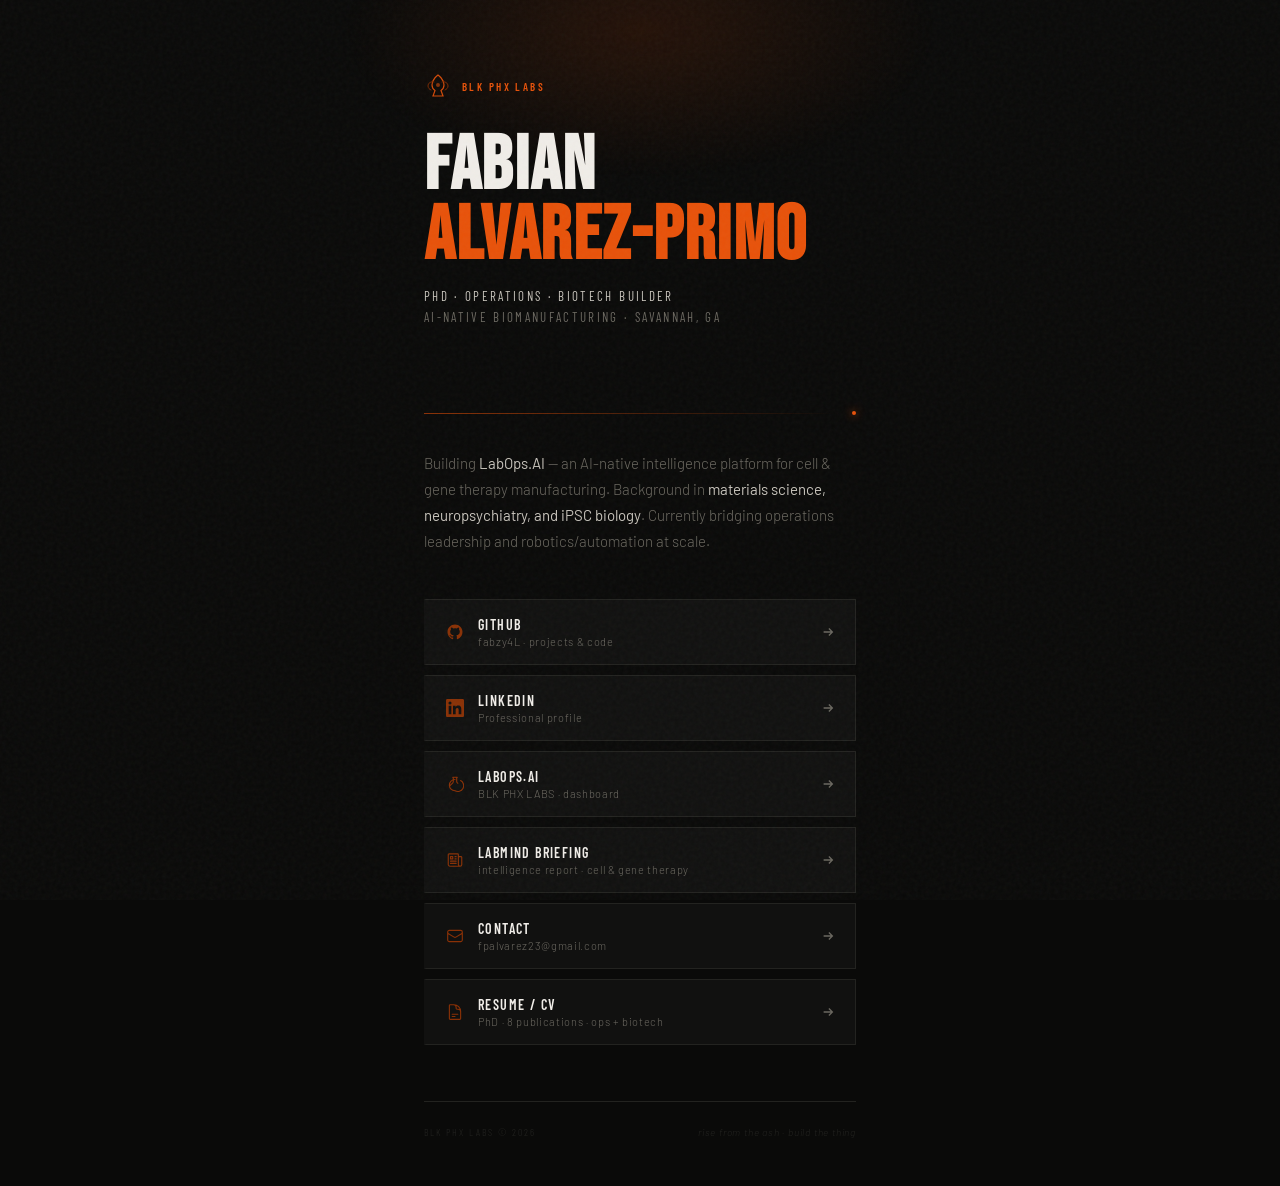
==== index.html @ 7b076b55 "add cv pdf and update resume link" ====
<!DOCTYPE html>
<html lang="en">
<head>
  <meta charset="UTF-8" />
  <meta name="viewport" content="width=device-width, initial-scale=1.0" />
  <title>Fabian Alvarez-Primo | BLK PHX LABS</title>
  <link rel="preconnect" href="https://fonts.googleapis.com" />
  <link rel="preconnect" href="https://fonts.gstatic.com" crossorigin />
  <link href="https://fonts.googleapis.com/css2?family=Bebas+Neue&family=Barlow:ital,wght@0,300;0,400;0,500;1,300&family=Barlow+Condensed:wght@400;600&display=swap" rel="stylesheet" />
  <style>
    *, *::before, *::after { box-sizing: border-box; margin: 0; padding: 0; }

    :root {
      --bg: #0a0a09;
      --surface: #111110;
      --border: #232320;
      --ember: #e8520a;
      --ember-dim: #8a3106;
      --ash: #c8c4bc;
      --smoke: #6b6860;
      --white: #f0ede8;
      --font-display: 'Bebas Neue', sans-serif;
      --font-condensed: 'Barlow Condensed', sans-serif;
      --font-body: 'Barlow', sans-serif;
    }

    html { scroll-behavior: smooth; }

    body {
      background: var(--bg);
      color: var(--ash);
      font-family: var(--font-body);
      font-weight: 300;
      min-height: 100vh;
      overflow-x: hidden;
      cursor: default;
    }

    /* Grain overlay */
    body::before {
      content: '';
      position: fixed;
      inset: 0;
      background-image: url("data:image/svg+xml,%3Csvg viewBox='0 0 256 256' xmlns='http://www.w3.org/2000/svg'%3E%3Cfilter id='noise'%3E%3CfeTurbulence type='fractalNoise' baseFrequency='0.9' numOctaves='4' stitchTiles='stitch'/%3E%3C/filter%3E%3Crect width='100%25' height='100%25' filter='url(%23noise)' opacity='1'/%3E%3C/svg%3E");
      opacity: 0.04;
      pointer-events: none;
      z-index: 1000;
    }

    /* Ember glow top */
    .glow-top {
      position: fixed;
      top: -120px;
      left: 50%;
      transform: translateX(-50%);
      width: 600px;
      height: 300px;
      background: radial-gradient(ellipse, rgba(232,82,10,0.12) 0%, transparent 70%);
      pointer-events: none;
      z-index: 0;
    }

    /* ── LAYOUT ── */
    .container {
      max-width: 480px;
      margin: 0 auto;
      padding: 0 24px;
      position: relative;
      z-index: 1;
    }

    /* ── HEADER ── */
    header {
      padding-top: 72px;
      padding-bottom: 48px;
      animation: fadeUp 0.8s ease both;
    }

    .logo-mark {
      display: flex;
      align-items: center;
      gap: 10px;
      margin-bottom: 32px;
    }

    .phoenix-icon {
      width: 28px;
      height: 28px;
      opacity: 0.9;
    }

    .brand-label {
      font-family: var(--font-condensed);
      font-size: 11px;
      font-weight: 600;
      letter-spacing: 0.22em;
      color: var(--ember);
      text-transform: uppercase;
    }

    .name-block {
      margin-bottom: 6px;
    }

    h1 {
      font-family: var(--font-display);
      font-size: clamp(52px, 14vw, 76px);
      line-height: 0.92;
      color: var(--white);
      letter-spacing: 0.02em;
    }

    h1 span {
      color: var(--ember);
    }

    .title-line {
      font-family: var(--font-condensed);
      font-size: 13px;
      font-weight: 400;
      letter-spacing: 0.18em;
      color: var(--smoke);
      text-transform: uppercase;
      margin-top: 14px;
      line-height: 1.6;
    }

    .title-line em {
      color: var(--ash);
      font-style: normal;
    }

    /* ── DIVIDER ── */
    .divider {
      display: flex;
      align-items: center;
      gap: 12px;
      margin: 36px 0;
      animation: fadeUp 0.8s 0.15s ease both;
    }

    .divider-line {
      flex: 1;
      height: 1px;
      background: linear-gradient(90deg, var(--ember-dim), transparent);
    }

    .divider-dot {
      width: 4px;
      height: 4px;
      background: var(--ember);
      border-radius: 50%;
      box-shadow: 0 0 8px var(--ember);
    }

    /* ── BIO ── */
    .bio {
      font-size: 15px;
      line-height: 1.72;
      color: var(--smoke);
      margin-bottom: 44px;
      animation: fadeUp 0.8s 0.2s ease both;
    }

    .bio strong {
      color: var(--ash);
      font-weight: 400;
    }

    /* ── LINKS ── */
    .links {
      display: flex;
      flex-direction: column;
      gap: 10px;
      margin-bottom: 56px;
    }

    .link-card {
      display: flex;
      align-items: center;
      justify-content: space-between;
      padding: 16px 20px;
      background: var(--surface);
      border: 1px solid var(--border);
      border-left: 2px solid transparent;
      text-decoration: none;
      color: var(--ash);
      transition: border-color 0.2s, background 0.2s, transform 0.2s;
      position: relative;
      overflow: hidden;
    }

    .link-card::before {
      content: '';
      position: absolute;
      inset: 0;
      background: linear-gradient(90deg, rgba(232,82,10,0.04), transparent);
      opacity: 0;
      transition: opacity 0.2s;
    }

    .link-card:hover {
      border-left-color: var(--ember);
      background: #151512;
      transform: translateX(3px);
    }

    .link-card:hover::before { opacity: 1; }

    /* Staggered animation */
    .link-card:nth-child(1) { animation: fadeUp 0.7s 0.3s ease both; }
    .link-card:nth-child(2) { animation: fadeUp 0.7s 0.38s ease both; }
    .link-card:nth-child(3) { animation: fadeUp 0.7s 0.46s ease both; }
    .link-card:nth-child(4) { animation: fadeUp 0.7s 0.54s ease both; }
    .link-card:nth-child(5) { animation: fadeUp 0.7s 0.62s ease both; }
    .link-card:nth-child(6) { animation: fadeUp 0.7s 0.70s ease both; }
    .link-card:nth-child(7) { animation: fadeUp 0.7s 0.78s ease both; }

    .link-left {
      display: flex;
      align-items: center;
      gap: 14px;
    }

    .link-icon {
      width: 18px;
      height: 18px;
      color: var(--ember-dim);
      transition: color 0.2s;
      flex-shrink: 0;
    }

    .link-card:hover .link-icon { color: var(--ember); }

    .link-meta {
      display: flex;
      flex-direction: column;
      gap: 2px;
    }

    .link-name {
      font-family: var(--font-condensed);
      font-size: 14px;
      font-weight: 600;
      letter-spacing: 0.1em;
      text-transform: uppercase;
      color: var(--white);
    }

    .link-sub {
      font-size: 11px;
      letter-spacing: 0.06em;
      color: var(--smoke);
    }

    .link-arrow {
      width: 14px;
      height: 14px;
      color: var(--smoke);
      transition: color 0.2s, transform 0.2s;
    }

    .link-card:hover .link-arrow {
      color: var(--ember);
      transform: translateX(3px);
    }

    /* ── FOOTER ── */
    footer {
      border-top: 1px solid var(--border);
      padding: 24px 0 48px;
      display: flex;
      justify-content: space-between;
      align-items: center;
      animation: fadeUp 0.8s 0.7s ease both;
    }

    .footer-brand {
      font-family: var(--font-condensed);
      font-size: 10px;
      letter-spacing: 0.2em;
      color: var(--border);
      text-transform: uppercase;
    }

    .footer-tagline {
      font-size: 10px;
      letter-spacing: 0.08em;
      color: var(--border);
      font-style: italic;
    }

    /* ── ANIMATIONS ── */
    @keyframes fadeUp {
      from { opacity: 0; transform: translateY(18px); }
      to   { opacity: 1; transform: translateY(0); }
    }

    /* ── MOBILE ── */
    @media (max-width: 400px) {
      header { padding-top: 52px; }
      .link-sub { display: none; }
    }
  </style>
</head>
<body>

<div class="glow-top"></div>

<div class="container">

  <header>
    <div class="logo-mark">
      <!-- Phoenix SVG -->
      <svg class="phoenix-icon" viewBox="0 0 28 28" fill="none" xmlns="http://www.w3.org/2000/svg">
        <path d="M14 3C14 3 8 7 8 13c0 2.5 1.5 4.5 3 5.5L9 24h10l-2-5.5C18.5 17.5 20 15.5 20 13c0-6-6-10-6-10z" stroke="#e8520a" stroke-width="1.2" fill="none"/>
        <path d="M10 10C7 9 4 11 4 14c0 2 1.5 3.5 3 4" stroke="#8a3106" stroke-width="1" stroke-linecap="round"/>
        <path d="M18 10C21 9 24 11 24 14c0 2-1.5 3.5-3 4" stroke="#8a3106" stroke-width="1" stroke-linecap="round"/>
        <circle cx="14" cy="13" r="2" fill="#e8520a" opacity="0.6"/>
      </svg>
      <span class="brand-label">BLK PHX LABS</span>
    </div>

    <div class="name-block">
      <h1>FABIAN<br /><span>ALVAREZ-PRIMO</span></h1>
    </div>

    <p class="title-line">
      <em>PhD · Operations · Biotech Builder</em><br />
      AI-Native Biomanufacturing · Savannah, GA
    </p>
  </header>

  <div class="divider">
    <div class="divider-line"></div>
    <div class="divider-dot"></div>
  </div>

  <p class="bio">
    Building <strong>LabOps.AI</strong> — an AI-native intelligence platform for cell &amp; gene therapy manufacturing. 
    Background in <strong>materials science, neuropsychiatry, and iPSC biology</strong>. 
    Currently bridging operations leadership and robotics/automation at scale.
  </p>

  <div class="links">

    <a href="https://github.com/fabzy4L" target="_blank" rel="noopener" class="link-card">
      <div class="link-left">
        <svg class="link-icon" viewBox="0 0 24 24" fill="currentColor">
          <path d="M12 2C6.477 2 2 6.484 2 12.017c0 4.425 2.865 8.18 6.839 9.504.5.092.682-.217.682-.483 0-.237-.008-.868-.013-1.703-2.782.605-3.369-1.343-3.369-1.343-.454-1.158-1.11-1.466-1.11-1.466-.908-.62.069-.608.069-.608 1.003.07 1.531 1.032 1.531 1.032.892 1.53 2.341 1.088 2.91.832.092-.647.35-1.088.636-1.338-2.22-.253-4.555-1.113-4.555-4.951 0-1.093.39-1.988 1.029-2.688-.103-.253-.446-1.272.098-2.65 0 0 .84-.27 2.75 1.026A9.564 9.564 0 0112 6.844c.85.004 1.705.115 2.504.337 1.909-1.296 2.747-1.027 2.747-1.027.546 1.379.202 2.398.1 2.651.64.7 1.028 1.595 1.028 2.688 0 3.848-2.339 4.695-4.566 4.943.359.309.678.92.678 1.855 0 1.338-.012 2.419-.012 2.747 0 .268.18.58.688.482A10.019 10.019 0 0022 12.017C22 6.484 17.522 2 12 2z"/>
        </svg>
        <div class="link-meta">
          <span class="link-name">GitHub</span>
          <span class="link-sub">fabzy4L · projects &amp; code</span>
        </div>
      </div>
      <svg class="link-arrow" viewBox="0 0 16 16" fill="none" stroke="currentColor" stroke-width="1.5">
        <path d="M3 8h10M9 4l4 4-4 4"/>
      </svg>
    </a>

    <a href="https://www.linkedin.com/in/fpalvarez23/" target="_blank" rel="noopener" class="link-card">
      <div class="link-left">
        <svg class="link-icon" viewBox="0 0 24 24" fill="currentColor">
          <path d="M20.447 20.452h-3.554v-5.569c0-1.328-.027-3.037-1.852-3.037-1.853 0-2.136 1.445-2.136 2.939v5.667H9.351V9h3.414v1.561h.046c.477-.9 1.637-1.85 3.37-1.85 3.601 0 4.267 2.37 4.267 5.455v6.286zM5.337 7.433a2.062 2.062 0 01-2.063-2.065 2.064 2.064 0 112.063 2.065zm1.782 13.019H3.555V9h3.564v11.452zM22.225 0H1.771C.792 0 0 .774 0 1.729v20.542C0 23.227.792 24 1.771 24h20.451C23.2 24 24 23.227 24 22.271V1.729C24 .774 23.2 0 22.222 0h.003z"/>
        </svg>
        <div class="link-meta">
          <span class="link-name">LinkedIn</span>
          <span class="link-sub">Professional profile</span>
        </div>
      </div>
      <svg class="link-arrow" viewBox="0 0 16 16" fill="none" stroke="currentColor" stroke-width="1.5">
        <path d="M3 8h10M9 4l4 4-4 4"/>
      </svg>
    </a>

    <a href="https://fabzy4l.github.io/labops-ai-thesis.html" target="_blank" rel="noopener" class="link-card">
      <div class="link-left">
        <svg class="link-icon" viewBox="0 0 24 24" fill="none" stroke="currentColor" stroke-width="1.5">
          <path stroke-linecap="round" stroke-linejoin="round" d="M9.75 3.104v5.714a2.25 2.25 0 01-.659 1.591L5 14.5M9.75 3.104c-.251.023-.501.05-.75.082m.75-.082a24.301 24.301 0 014.5 0m0 0v5.714a2.25 2.25 0 001.357 2.059l.177.088M14.25 3.104c.251.023.501.05.75.082M19.5 7.336A7.5 7.5 0 0112 21a7.5 7.5 0 01-7.5-7.5 7.5 7.5 0 017.5-7.5"/>
        </svg>
        <div class="link-meta">
          <span class="link-name">LabOps.AI</span>
          <span class="link-sub">BLK PHX LABS · dashboard</span>
        </div>
      </div>
      <svg class="link-arrow" viewBox="0 0 16 16" fill="none" stroke="currentColor" stroke-width="1.5">
        <path d="M3 8h10M9 4l4 4-4 4"/>
      </svg>
    </a>

    <a href="https://storage.googleapis.com/labmind-briefing-ops/index.html" target="_blank" rel="noopener" class="link-card">
      <div class="link-left">
        <svg class="link-icon" viewBox="0 0 24 24" fill="none" stroke="currentColor" stroke-width="1.5">
          <path stroke-linecap="round" stroke-linejoin="round" d="M12 7.5h1.5m-1.5 3h1.5m-7.5 3h7.5m-7.5 3h7.5m3-9h3.375c.621 0 1.125.504 1.125 1.125V18a2.25 2.25 0 01-2.25 2.25M16.5 7.5V18a2.25 2.25 0 002.25 2.25M16.5 7.5V4.875c0-.621-.504-1.125-1.125-1.125H4.125C3.504 3.75 3 4.254 3 4.875V18a2.25 2.25 0 002.25 2.25h13.5M6 7.5h3v3H6v-3z"/>
        </svg>
        <div class="link-meta">
          <span class="link-name">LabMind Briefing</span>
          <span class="link-sub">intelligence report · cell &amp; gene therapy</span>
        </div>
      </div>
      <svg class="link-arrow" viewBox="0 0 16 16" fill="none" stroke="currentColor" stroke-width="1.5">
        <path d="M3 8h10M9 4l4 4-4 4"/>
      </svg>
    </a>

    <a href="mailto:fpalvarez23@gmail.com" class="link-card">
      <div class="link-left">
        <svg class="link-icon" viewBox="0 0 24 24" fill="none" stroke="currentColor" stroke-width="1.5">
          <path stroke-linecap="round" stroke-linejoin="round" d="M21.75 6.75v10.5a2.25 2.25 0 01-2.25 2.25h-15a2.25 2.25 0 01-2.25-2.25V6.75m19.5 0A2.25 2.25 0 0019.5 4.5h-15a2.25 2.25 0 00-2.25 2.25m19.5 0v.243a2.25 2.25 0 01-1.07 1.916l-7.5 4.615a2.25 2.25 0 01-2.36 0L3.32 8.91a2.25 2.25 0 01-1.07-1.916V6.75"/>
        </svg>
        <div class="link-meta">
          <span class="link-name">Contact</span>
          <span class="link-sub">fpalvarez23@gmail.com</span>
        </div>
      </div>
      <svg class="link-arrow" viewBox="0 0 16 16" fill="none" stroke="currentColor" stroke-width="1.5">
        <path d="M3 8h10M9 4l4 4-4 4"/>
      </svg>
    </a>

    <a href="./Alvarez-Primo_Academic_CV.pdf" target="_blank" rel="noopener" class="link-card" id="resume-link">
      <div class="link-left">
        <svg class="link-icon" viewBox="0 0 24 24" fill="none" stroke="currentColor" stroke-width="1.5">
          <path stroke-linecap="round" stroke-linejoin="round" d="M19.5 14.25v-2.625a3.375 3.375 0 00-3.375-3.375h-1.5A1.125 1.125 0 0113.5 7.125v-1.5a3.375 3.375 0 00-3.375-3.375H8.25m0 12.75h7.5m-7.5 3H12M10.5 2.25H5.625c-.621 0-1.125.504-1.125 1.125v17.25c0 .621.504 1.125 1.125 1.125h12.75c.621 0 1.125-.504 1.125-1.125V11.25a9 9 0 00-9-9z"/>
        </svg>
        <div class="link-meta">
          <span class="link-name">Resume / CV</span>
          <span class="link-sub">PhD · 8 publications · ops + biotech</span>
        </div>
      </div>
      <svg class="link-arrow" viewBox="0 0 16 16" fill="none" stroke="currentColor" stroke-width="1.5">
        <path d="M3 8h10M9 4l4 4-4 4"/>
      </svg>
    </a>

  </div>

  <footer>
    <span class="footer-brand">BLK PHX LABS © 2026</span>
    <span class="footer-tagline">rise from the ash · build the thing</span>
  </footer>

</div>

</body>
</html>
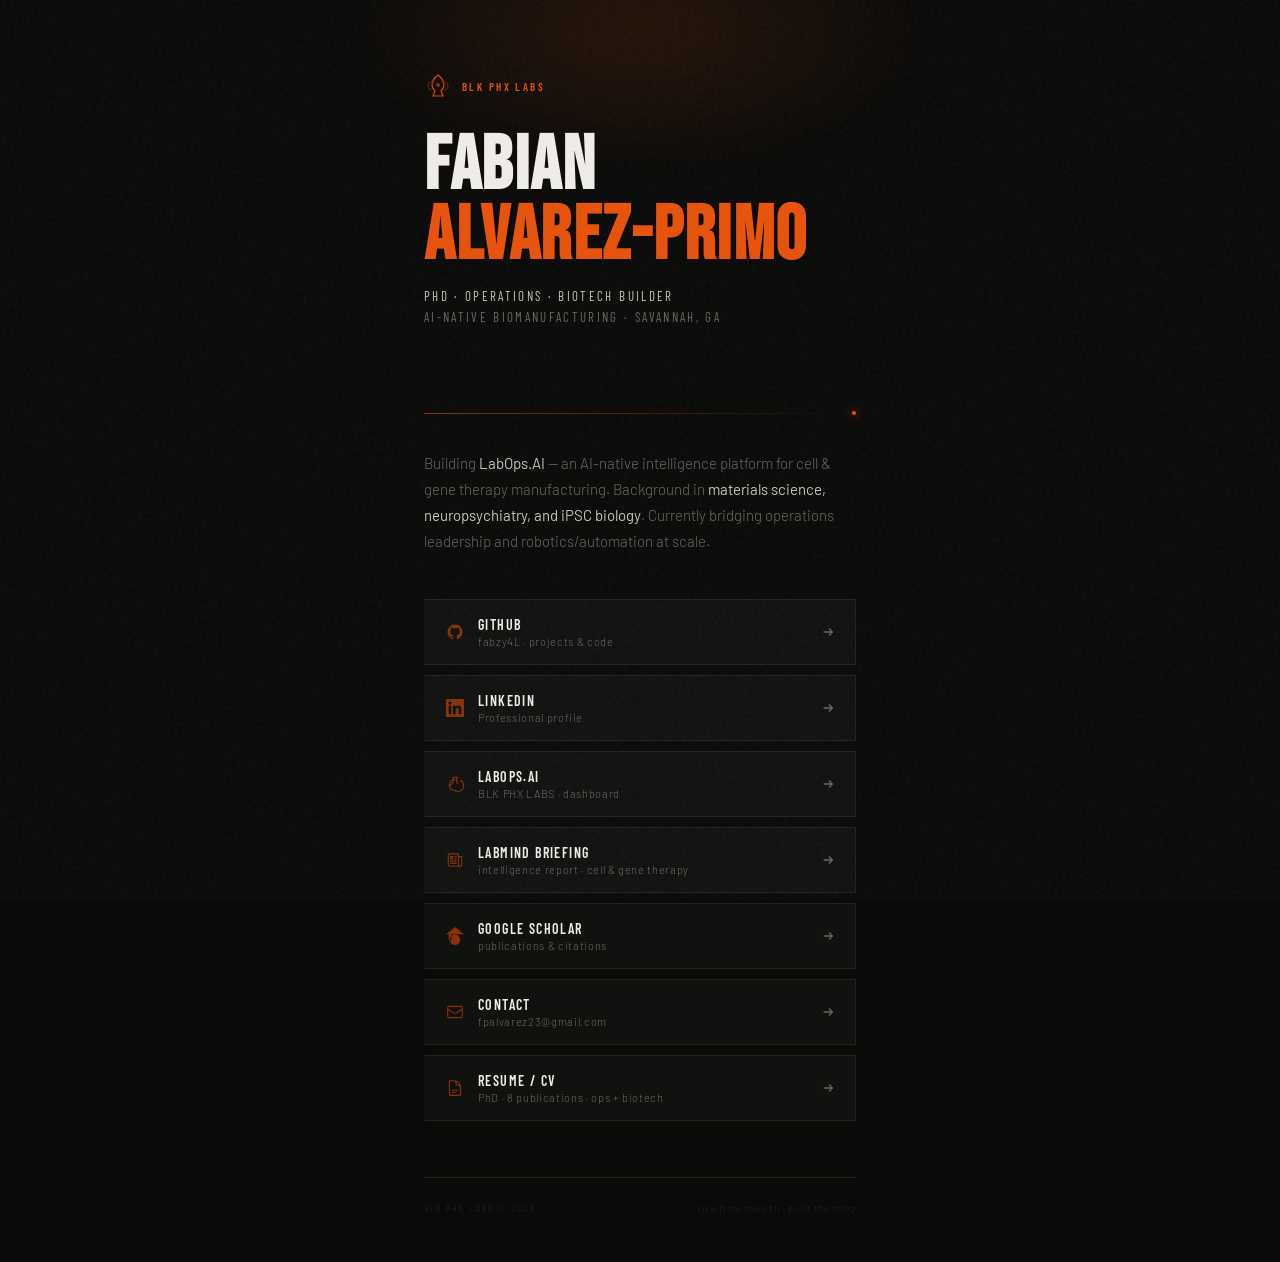
==== commit 0d453701: "add google scholar link" ====
--- a/index.html
+++ b/index.html
@@ -404,6 +404,21 @@
       </svg>
     </a>
 
+    <a href="https://scholar.google.com/citations?user=R_O9xkkAAAAJ&hl=en" target="_blank" rel="noopener" class="link-card">
+      <div class="link-left">
+        <svg class="link-icon" viewBox="0 0 24 24" fill="currentColor">
+          <path d="M12 24a7 7 0 110-14 7 7 0 010 14zm0-24L0 9.5h3.6v8.4h3.3V9.5H24L12 0z"/>
+        </svg>
+        <div class="link-meta">
+          <span class="link-name">Google Scholar</span>
+          <span class="link-sub">publications &amp; citations</span>
+        </div>
+      </div>
+      <svg class="link-arrow" viewBox="0 0 16 16" fill="none" stroke="currentColor" stroke-width="1.5">
+        <path d="M3 8h10M9 4l4 4-4 4"/>
+      </svg>
+    </a>
+
     <a href="mailto:fpalvarez23@gmail.com" class="link-card">
       <div class="link-left">
         <svg class="link-icon" viewBox="0 0 24 24" fill="none" stroke="currentColor" stroke-width="1.5">
@@ -419,7 +434,7 @@
       </svg>
     </a>
 
-    <a href="./Alvarez-Primo_Academic_CV.pdf" target="_blank" rel="noopener" class="link-card" id="resume-link">
+    <a href="./cv.html" target="_blank" rel="noopener" class="link-card" id="resume-link">
       <div class="link-left">
         <svg class="link-icon" viewBox="0 0 24 24" fill="none" stroke="currentColor" stroke-width="1.5">
           <path stroke-linecap="round" stroke-linejoin="round" d="M19.5 14.25v-2.625a3.375 3.375 0 00-3.375-3.375h-1.5A1.125 1.125 0 0113.5 7.125v-1.5a3.375 3.375 0 00-3.375-3.375H8.25m0 12.75h7.5m-7.5 3H12M10.5 2.25H5.625c-.621 0-1.125.504-1.125 1.125v17.25c0 .621.504 1.125 1.125 1.125h12.75c.621 0 1.125-.504 1.125-1.125V11.25a9 9 0 00-9-9z"/>
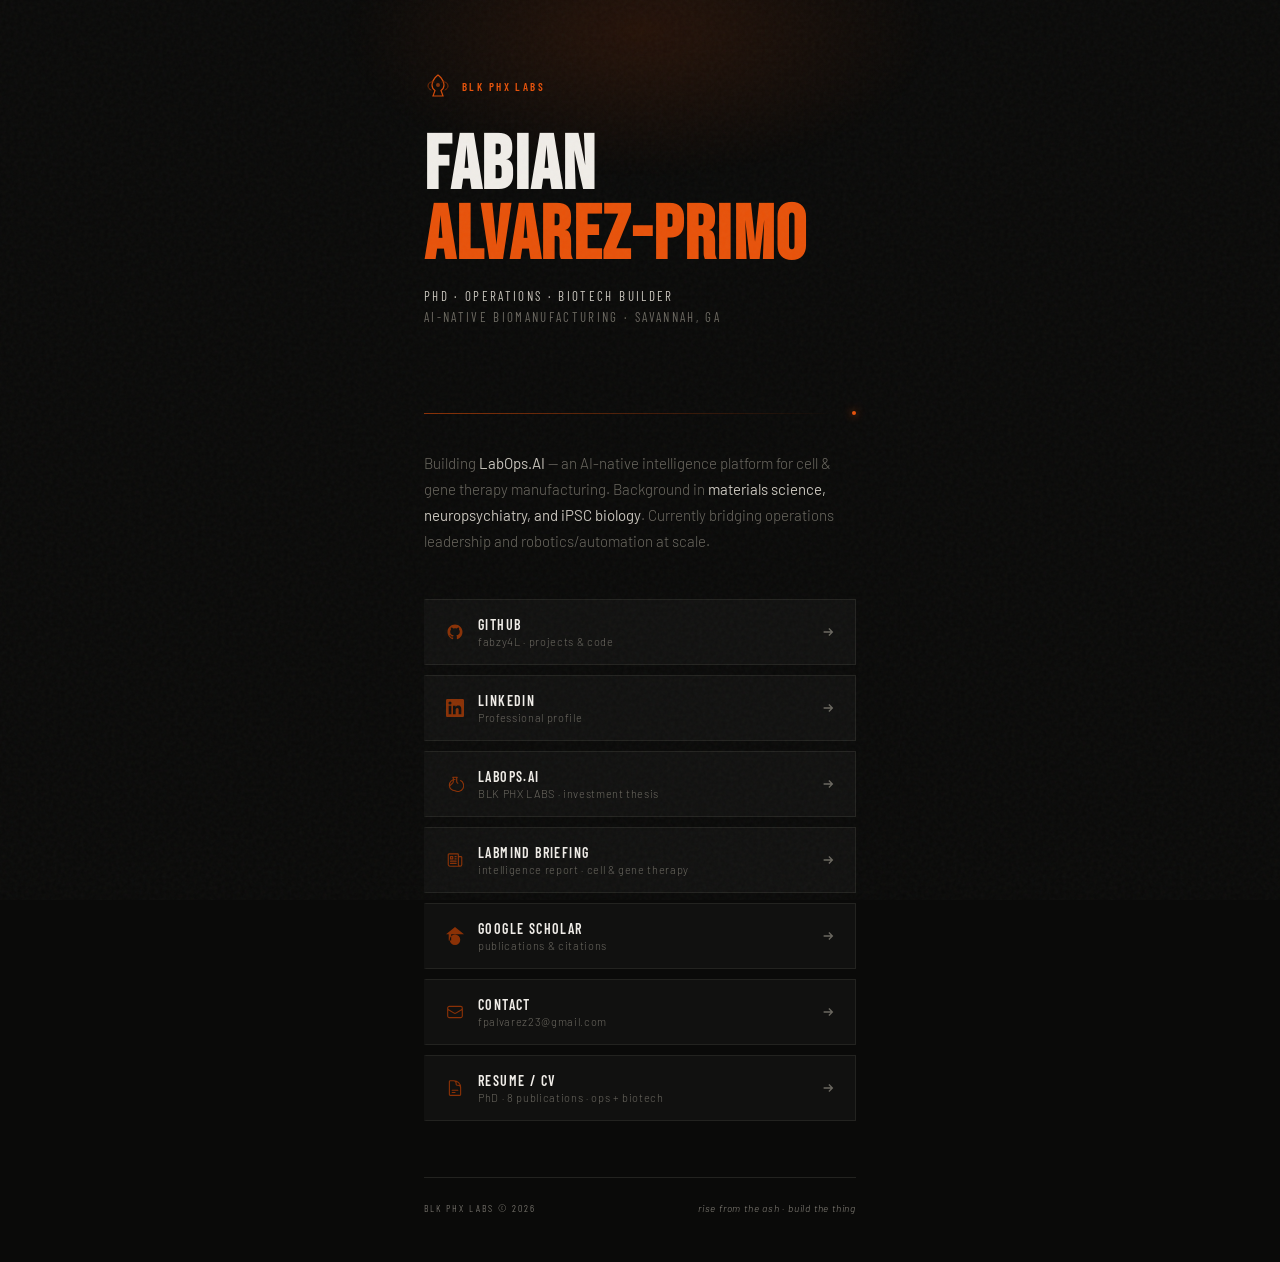
==== commit 35446ad7: "Rework LabOps.AI thesis page per the October rework brief Fact-checked and sourced copy, new Why Now" ====
--- a/index.html
+++ b/index.html
@@ -4,6 +4,20 @@
   <meta charset="UTF-8" />
   <meta name="viewport" content="width=device-width, initial-scale=1.0" />
   <title>Fabian Alvarez-Primo | BLK PHX LABS</title>
+  <meta name="description" content="Fabian Alvarez-Primo, PhD. Building LabOps.AI, AI-native intelligence for cell and gene therapy manufacturing, at BLK PHX LABS." />
+  <link rel="canonical" href="https://fabzy4l.github.io/" />
+  <meta property="og:type" content="website" />
+  <meta property="og:title" content="Fabian Alvarez-Primo | BLK PHX LABS" />
+  <meta property="og:description" content="Building LabOps.AI, AI-native intelligence for cell and gene therapy manufacturing." />
+  <meta property="og:url" content="https://fabzy4l.github.io/" />
+  <meta property="og:image" content="https://fabzy4l.github.io/assets/og-labops.png" />
+  <meta property="og:image:width" content="1200" />
+  <meta property="og:image:height" content="630" />
+  <meta name="twitter:card" content="summary_large_image" />
+  <meta name="twitter:image" content="https://fabzy4l.github.io/assets/og-labops.png" />
+  <meta name="theme-color" content="#0a0a09" />
+  <link rel="icon" type="image/png" sizes="32x32" href="assets/favicon-32.png" />
+  <link rel="apple-touch-icon" href="assets/apple-touch-icon.png" />
   <link rel="preconnect" href="https://fonts.googleapis.com" />
   <link rel="preconnect" href="https://fonts.gstatic.com" crossorigin />
   <link href="https://fonts.googleapis.com/css2?family=Bebas+Neue&family=Barlow:ital,wght@0,300;0,400;0,500;1,300&family=Barlow+Condensed:wght@400;600&display=swap" rel="stylesheet" />
@@ -18,6 +32,7 @@
       --ember-dim: #8a3106;
       --ash: #c8c4bc;
       --smoke: #6b6860;
+      --footer-text: #8a867e; /* 5.5:1 on --bg; --border was ~1.2:1 */
       --white: #f0ede8;
       --font-display: 'Bebas Neue', sans-serif;
       --font-condensed: 'Barlow Condensed', sans-serif;
@@ -279,14 +294,14 @@
       font-family: var(--font-condensed);
       font-size: 10px;
       letter-spacing: 0.2em;
-      color: var(--border);
+      color: var(--footer-text);
       text-transform: uppercase;
     }
 
     .footer-tagline {
       font-size: 10px;
       letter-spacing: 0.08em;
-      color: var(--border);
+      color: var(--footer-text);
       font-style: italic;
     }
 
@@ -381,7 +396,7 @@
         </svg>
         <div class="link-meta">
           <span class="link-name">LabOps.AI</span>
-          <span class="link-sub">BLK PHX LABS · dashboard</span>
+          <span class="link-sub">BLK PHX LABS · investment thesis</span>
         </div>
       </div>
       <svg class="link-arrow" viewBox="0 0 16 16" fill="none" stroke="currentColor" stroke-width="1.5">
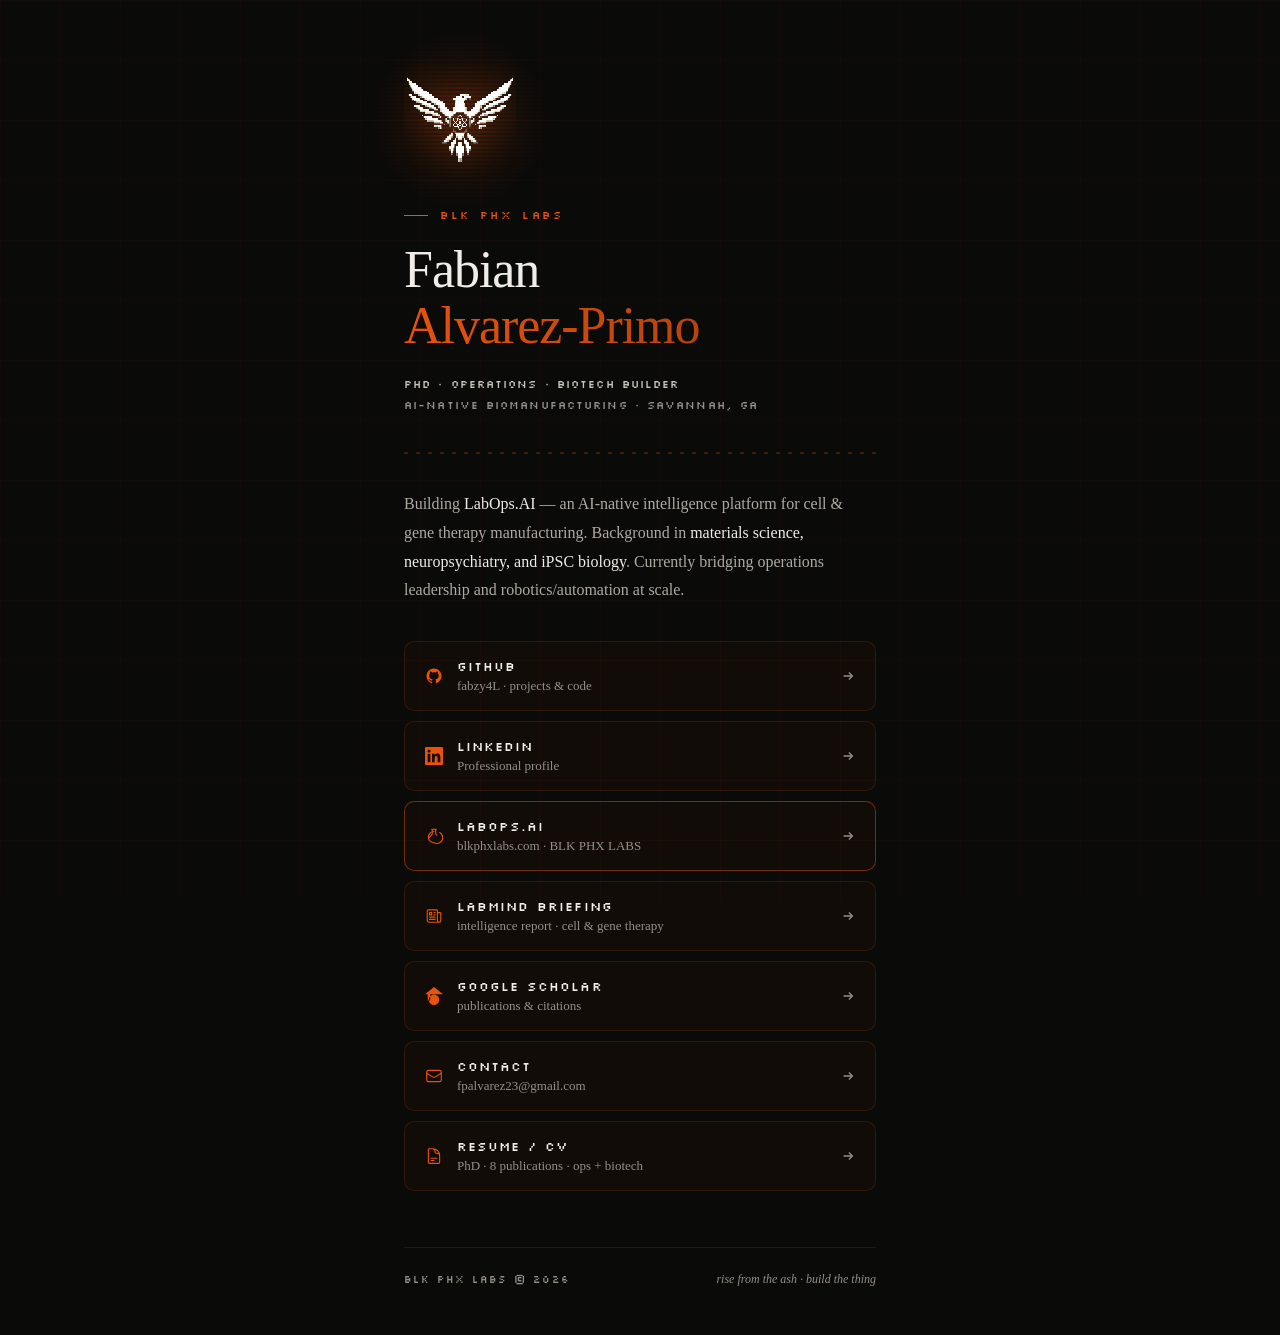
==== commit 07bd7b40: "Match the landing page to the blkphxlabs.com theme Georgia body, Silkscreen pixel labels, the 8-bit " ====
--- a/index.html
+++ b/index.html
@@ -18,348 +18,122 @@
   <meta name="theme-color" content="#0a0a09" />
   <link rel="icon" type="image/png" sizes="32x32" href="assets/favicon-32.png" />
   <link rel="apple-touch-icon" href="assets/apple-touch-icon.png" />
-  <link rel="preconnect" href="https://fonts.googleapis.com" />
-  <link rel="preconnect" href="https://fonts.gstatic.com" crossorigin />
-  <link href="https://fonts.googleapis.com/css2?family=Bebas+Neue&family=Barlow:ital,wght@0,300;0,400;0,500;1,300&family=Barlow+Condensed:wght@400;600&display=swap" rel="stylesheet" />
+  <link rel="preload" href="assets/silkscreen-latin-400-normal.woff2" as="font" type="font/woff2" crossorigin />
+  <!-- Matches the blkphxlabs.com visual system: Georgia body, Silkscreen pixel labels, 8-bit mark, faint ember grid. -->
   <style>
-    *, *::before, *::after { box-sizing: border-box; margin: 0; padding: 0; }
+    @font-face { font-family: 'Silkscreen'; src: url('assets/silkscreen-latin-400-normal.woff2') format('woff2'); font-weight: 400; font-style: normal; font-display: swap; }
 
     :root {
       --bg: #0a0a09;
-      --surface: #111110;
-      --border: #232320;
-      --ember: #e8520a;
-      --ember-dim: #8a3106;
-      --ash: #c8c4bc;
-      --smoke: #6b6860;
-      --footer-text: #8a867e; /* 5.5:1 on --bg; --border was ~1.2:1 */
-      --white: #f0ede8;
-      --font-display: 'Bebas Neue', sans-serif;
-      --font-condensed: 'Barlow Condensed', sans-serif;
-      --font-body: 'Barlow', sans-serif;
+      --ink: #f0ede8;
+      --text: #c8c4bc;
+      --text-soft: #aeaaa2;   /* 8.6:1 on --bg */
+      --text-muted: #948f87;  /* 6.2:1 on --bg */
+      --accent: #e8520a;      /* 5.3:1 on --bg */
+      --accent-line: rgba(232,82,10,0.15);
+      --accent-wash: rgba(232,82,10,0.04);
+      --hair: rgba(200,196,188,0.1);
+      --pixel: 'Silkscreen', ui-monospace, monospace;
+      --serif: Georgia, 'Times New Roman', serif;
     }
 
+    *, *::before, *::after { box-sizing: border-box; margin: 0; padding: 0; }
     html { scroll-behavior: smooth; }
-
-    body {
-      background: var(--bg);
-      color: var(--ash);
-      font-family: var(--font-body);
-      font-weight: 300;
-      min-height: 100vh;
-      overflow-x: hidden;
-      cursor: default;
+    body { background: var(--bg); color: var(--text); font-family: var(--serif); -webkit-font-smoothing: antialiased; min-height: 100vh; overflow-x: hidden; }
+    a:focus-visible { outline: 2px solid var(--accent); outline-offset: 3px; }
+
+    .grid-bg { position: fixed; inset: 0; pointer-events: none; z-index: 0; background-image: linear-gradient(rgba(232,82,10,0.03) 1px, transparent 1px), linear-gradient(90deg, rgba(232,82,10,0.03) 1px, transparent 1px); background-size: 60px 60px; }
+
+    /* ── Layout ── */
+    .container { max-width: 520px; margin: 0 auto; padding: 0 24px; position: relative; z-index: 1; }
+    @media (max-width: 640px) { .container { padding: 0 16px; } }
+
+    /* ── Header ── */
+    header { padding-top: 64px; }
+    .mark { position: relative; width: 112px; display: grid; place-items: center; margin-bottom: 2rem; }
+    .mark-glow { position: absolute; width: 170%; aspect-ratio: 1; border-radius: 50%; background: radial-gradient(circle, rgba(232,82,10,0.28) 0%, rgba(232,82,10,0.08) 40%, transparent 68%); }
+    /* CRT scanlines over the glow, kept faint so the mark stays crisp. */
+    .mark-glow::after { content: ''; position: absolute; inset: 0; border-radius: 50%; background: repeating-linear-gradient(0deg, rgba(10,10,9,0.45) 0 2px, transparent 2px 4px); }
+    .mark img { position: relative; display: block; width: 100%; height: auto; image-rendering: pixelated; filter: drop-shadow(0 0 22px rgba(232,82,10,0.35)); }
+    .eyebrow { font-family: var(--pixel); font-size: 11px; letter-spacing: 0.24em; text-transform: uppercase; color: var(--accent); margin-bottom: 1.25rem; display: flex; align-items: center; gap: 0.75rem; text-decoration: none; }
+    .eyebrow-line { width: 24px; height: 1px; background: var(--accent); flex-shrink: 0; }
+    h1 { font-size: clamp(38px, 10vw, 52px); font-weight: 400; line-height: 1.08; color: var(--ink); letter-spacing: -0.02em; }
+    .grad { background: linear-gradient(90deg, #e8520a, #b8430a); -webkit-background-clip: text; -webkit-text-fill-color: transparent; background-clip: text; }
+    .title-line { font-family: var(--pixel); font-size: 11px; letter-spacing: 0.1em; text-transform: uppercase; color: var(--text-muted); line-height: 1.9; margin-top: 1.25rem; }
+    .title-line em { color: var(--text); font-style: normal; }
+    .nowrap { white-space: nowrap; }
+
+    /* ── Divider ── */
+    .divider { height: 2px; margin: 2.25rem 0; background: repeating-linear-gradient(90deg, rgba(232,82,10,0.25) 0 4px, transparent 4px 12px); }
+
+    /* ── Bio ── */
+    .bio { font-size: 16px; line-height: 1.8; color: var(--text-soft); margin-bottom: 2.25rem; }
+    .bio strong { color: var(--ink); font-weight: 400; }
+
+    /* ── Links ── */
+    .links { display: flex; flex-direction: column; gap: 10px; margin-bottom: 3.5rem; }
+    .link-card { display: flex; align-items: center; justify-content: space-between; gap: 1rem; padding: 16px 20px; border: 1px solid var(--accent-line); border-radius: 10px; background: var(--accent-wash); text-decoration: none; color: var(--text); transition: border-color 0.2s, background 0.2s, transform 0.2s; }
+    .link-card:hover { border-color: rgba(232,82,10,0.5); background: rgba(232,82,10,0.08); transform: translateX(3px); }
+    .link-card.primary { border-color: rgba(232,82,10,0.45); }
+    .link-left { display: flex; align-items: center; gap: 14px; min-width: 0; }
+    .link-icon { width: 18px; height: 18px; color: var(--accent); flex-shrink: 0; }
+    .link-meta { display: flex; flex-direction: column; gap: 4px; min-width: 0; }
+    .link-name { font-family: var(--pixel); font-size: 13px; letter-spacing: 0.08em; text-transform: uppercase; color: var(--ink); }
+    .link-sub { font-size: 13px; color: var(--text-muted); }
+    .link-arrow { width: 14px; height: 14px; color: var(--text-muted); flex-shrink: 0; transition: color 0.2s, transform 0.2s; }
+    .link-card:hover .link-arrow { color: var(--accent); transform: translateX(3px); }
+
+    /* ── Footer ── */
+    footer { border-top: 1px solid var(--hair); padding: 24px 0 48px; display: flex; justify-content: space-between; align-items: center; gap: 1rem; flex-wrap: wrap; }
+    .footer-brand { font-family: var(--pixel); font-size: 10px; letter-spacing: 0.14em; text-transform: uppercase; color: var(--text-muted); }
+    .footer-tagline { font-size: 12px; font-style: italic; color: var(--text-muted); }
+
+    /* ── Motion: the mark builds like a sprite loading, then the rest fades up in order. ── */
+    @media (prefers-reduced-motion: no-preference) {
+      .mark img { animation: build 0.9s steps(12) both; }
+      .mark-glow { animation: fade 0.9s ease both; }
+      .reveal, .link-card { animation: fadeUp 0.6s cubic-bezier(.2,.7,.2,1) both; animation-delay: calc(0.6s + var(--i, 0) * 0.07s); }
     }
-
-    /* Grain overlay */
-    body::before {
-      content: '';
-      position: fixed;
-      inset: 0;
-      background-image: url("data:image/svg+xml,%3Csvg viewBox='0 0 256 256' xmlns='http://www.w3.org/2000/svg'%3E%3Cfilter id='noise'%3E%3CfeTurbulence type='fractalNoise' baseFrequency='0.9' numOctaves='4' stitchTiles='stitch'/%3E%3C/filter%3E%3Crect width='100%25' height='100%25' filter='url(%23noise)' opacity='1'/%3E%3C/svg%3E");
-      opacity: 0.04;
-      pointer-events: none;
-      z-index: 1000;
-    }
-
-    /* Ember glow top */
-    .glow-top {
-      position: fixed;
-      top: -120px;
-      left: 50%;
-      transform: translateX(-50%);
-      width: 600px;
-      height: 300px;
-      background: radial-gradient(ellipse, rgba(232,82,10,0.12) 0%, transparent 70%);
-      pointer-events: none;
-      z-index: 0;
-    }
-
-    /* ── LAYOUT ── */
-    .container {
-      max-width: 480px;
-      margin: 0 auto;
-      padding: 0 24px;
-      position: relative;
-      z-index: 1;
-    }
-
-    /* ── HEADER ── */
-    header {
-      padding-top: 72px;
-      padding-bottom: 48px;
-      animation: fadeUp 0.8s ease both;
-    }
-
-    .logo-mark {
-      display: flex;
-      align-items: center;
-      gap: 10px;
-      margin-bottom: 32px;
-    }
-
-    .phoenix-icon {
-      width: 28px;
-      height: 28px;
-      opacity: 0.9;
-    }
-
-    .brand-label {
-      font-family: var(--font-condensed);
-      font-size: 11px;
-      font-weight: 600;
-      letter-spacing: 0.22em;
-      color: var(--ember);
-      text-transform: uppercase;
-    }
-
-    .name-block {
-      margin-bottom: 6px;
-    }
-
-    h1 {
-      font-family: var(--font-display);
-      font-size: clamp(52px, 14vw, 76px);
-      line-height: 0.92;
-      color: var(--white);
-      letter-spacing: 0.02em;
-    }
-
-    h1 span {
-      color: var(--ember);
-    }
-
-    .title-line {
-      font-family: var(--font-condensed);
-      font-size: 13px;
-      font-weight: 400;
-      letter-spacing: 0.18em;
-      color: var(--smoke);
-      text-transform: uppercase;
-      margin-top: 14px;
-      line-height: 1.6;
-    }
-
-    .title-line em {
-      color: var(--ash);
-      font-style: normal;
-    }
-
-    /* ── DIVIDER ── */
-    .divider {
-      display: flex;
-      align-items: center;
-      gap: 12px;
-      margin: 36px 0;
-      animation: fadeUp 0.8s 0.15s ease both;
-    }
-
-    .divider-line {
-      flex: 1;
-      height: 1px;
-      background: linear-gradient(90deg, var(--ember-dim), transparent);
-    }
-
-    .divider-dot {
-      width: 4px;
-      height: 4px;
-      background: var(--ember);
-      border-radius: 50%;
-      box-shadow: 0 0 8px var(--ember);
-    }
-
-    /* ── BIO ── */
-    .bio {
-      font-size: 15px;
-      line-height: 1.72;
-      color: var(--smoke);
-      margin-bottom: 44px;
-      animation: fadeUp 0.8s 0.2s ease both;
-    }
-
-    .bio strong {
-      color: var(--ash);
-      font-weight: 400;
-    }
-
-    /* ── LINKS ── */
-    .links {
-      display: flex;
-      flex-direction: column;
-      gap: 10px;
-      margin-bottom: 56px;
-    }
-
-    .link-card {
-      display: flex;
-      align-items: center;
-      justify-content: space-between;
-      padding: 16px 20px;
-      background: var(--surface);
-      border: 1px solid var(--border);
-      border-left: 2px solid transparent;
-      text-decoration: none;
-      color: var(--ash);
-      transition: border-color 0.2s, background 0.2s, transform 0.2s;
-      position: relative;
-      overflow: hidden;
-    }
-
-    .link-card::before {
-      content: '';
-      position: absolute;
-      inset: 0;
-      background: linear-gradient(90deg, rgba(232,82,10,0.04), transparent);
-      opacity: 0;
-      transition: opacity 0.2s;
-    }
-
-    .link-card:hover {
-      border-left-color: var(--ember);
-      background: #151512;
-      transform: translateX(3px);
-    }
-
-    .link-card:hover::before { opacity: 1; }
-
-    /* Staggered animation */
-    .link-card:nth-child(1) { animation: fadeUp 0.7s 0.3s ease both; }
-    .link-card:nth-child(2) { animation: fadeUp 0.7s 0.38s ease both; }
-    .link-card:nth-child(3) { animation: fadeUp 0.7s 0.46s ease both; }
-    .link-card:nth-child(4) { animation: fadeUp 0.7s 0.54s ease both; }
-    .link-card:nth-child(5) { animation: fadeUp 0.7s 0.62s ease both; }
-    .link-card:nth-child(6) { animation: fadeUp 0.7s 0.70s ease both; }
-    .link-card:nth-child(7) { animation: fadeUp 0.7s 0.78s ease both; }
-
-    .link-left {
-      display: flex;
-      align-items: center;
-      gap: 14px;
-    }
-
-    .link-icon {
-      width: 18px;
-      height: 18px;
-      color: var(--ember-dim);
-      transition: color 0.2s;
-      flex-shrink: 0;
-    }
-
-    .link-card:hover .link-icon { color: var(--ember); }
-
-    .link-meta {
-      display: flex;
-      flex-direction: column;
-      gap: 2px;
-    }
-
-    .link-name {
-      font-family: var(--font-condensed);
-      font-size: 14px;
-      font-weight: 600;
-      letter-spacing: 0.1em;
-      text-transform: uppercase;
-      color: var(--white);
-    }
-
-    .link-sub {
-      font-size: 11px;
-      letter-spacing: 0.06em;
-      color: var(--smoke);
-    }
-
-    .link-arrow {
-      width: 14px;
-      height: 14px;
-      color: var(--smoke);
-      transition: color 0.2s, transform 0.2s;
-    }
-
-    .link-card:hover .link-arrow {
-      color: var(--ember);
-      transform: translateX(3px);
-    }
-
-    /* ── FOOTER ── */
-    footer {
-      border-top: 1px solid var(--border);
-      padding: 24px 0 48px;
-      display: flex;
-      justify-content: space-between;
-      align-items: center;
-      animation: fadeUp 0.8s 0.7s ease both;
-    }
-
-    .footer-brand {
-      font-family: var(--font-condensed);
-      font-size: 10px;
-      letter-spacing: 0.2em;
-      color: var(--footer-text);
-      text-transform: uppercase;
-    }
-
-    .footer-tagline {
-      font-size: 10px;
-      letter-spacing: 0.08em;
-      color: var(--footer-text);
-      font-style: italic;
-    }
-
-    /* ── ANIMATIONS ── */
-    @keyframes fadeUp {
-      from { opacity: 0; transform: translateY(18px); }
-      to   { opacity: 1; transform: translateY(0); }
-    }
-
-    /* ── MOBILE ── */
-    @media (max-width: 400px) {
-      header { padding-top: 52px; }
-      .link-sub { display: none; }
-    }
+    @keyframes build { from { clip-path: inset(100% 0 0 0); } to { clip-path: inset(0 0 0 0); } }
+    @keyframes fade { from { opacity: 0; } to { opacity: 1; } }
+    @keyframes fadeUp { from { opacity: 0; transform: translateY(16px); } to { opacity: 1; transform: translateY(0); } }
+
+    @media (max-width: 400px) { header { padding-top: 48px; } .link-card { padding: 14px 16px; } }
   </style>
 </head>
 <body>
 
-<div class="glow-top"></div>
+<div class="grid-bg" aria-hidden="true"></div>
 
 <div class="container">
 
   <header>
-    <div class="logo-mark">
-      <!-- Phoenix SVG -->
-      <svg class="phoenix-icon" viewBox="0 0 28 28" fill="none" xmlns="http://www.w3.org/2000/svg">
-        <path d="M14 3C14 3 8 7 8 13c0 2.5 1.5 4.5 3 5.5L9 24h10l-2-5.5C18.5 17.5 20 15.5 20 13c0-6-6-10-6-10z" stroke="#e8520a" stroke-width="1.2" fill="none"/>
-        <path d="M10 10C7 9 4 11 4 14c0 2 1.5 3.5 3 4" stroke="#8a3106" stroke-width="1" stroke-linecap="round"/>
-        <path d="M18 10C21 9 24 11 24 14c0 2-1.5 3.5-3 4" stroke="#8a3106" stroke-width="1" stroke-linecap="round"/>
-        <circle cx="14" cy="13" r="2" fill="#e8520a" opacity="0.6"/>
-      </svg>
-      <span class="brand-label">BLK PHX LABS</span>
+    <div class="mark">
+      <div class="mark-glow" aria-hidden="true"></div>
+      <img src="assets/blkphx-mark-8bit.png" alt="BLK PHX LABS 8-bit phoenix" width="350" height="350" />
     </div>
 
-    <div class="name-block">
-      <h1>FABIAN<br /><span>ALVAREZ-PRIMO</span></h1>
-    </div>
-
-    <p class="title-line">
+    <a class="eyebrow reveal" style="--i:0" href="https://blkphxlabs.com/"><span class="eyebrow-line"></span>BLK PHX LABS</a>
+
+    <h1 class="reveal" style="--i:1">Fabian<br /><span class="grad">Alvarez-Primo</span></h1>
+
+    <p class="title-line reveal" style="--i:2">
       <em>PhD · Operations · Biotech Builder</em><br />
-      AI-Native Biomanufacturing · Savannah, GA
+      AI-Native Biomanufacturing · <span class="nowrap">Savannah, GA</span>
     </p>
   </header>
 
-  <div class="divider">
-    <div class="divider-line"></div>
-    <div class="divider-dot"></div>
-  </div>
-
-  <p class="bio">
-    Building <strong>LabOps.AI</strong> — an AI-native intelligence platform for cell &amp; gene therapy manufacturing. 
-    Background in <strong>materials science, neuropsychiatry, and iPSC biology</strong>. 
+  <div class="divider reveal" style="--i:3"></div>
+
+  <p class="bio reveal" style="--i:3">
+    Building <strong>LabOps.AI</strong> — an AI-native intelligence platform for cell &amp; gene therapy manufacturing.
+    Background in <strong>materials science, neuropsychiatry, and iPSC biology</strong>.
     Currently bridging operations leadership and robotics/automation at scale.
   </p>
 
   <div class="links">
 
-    <a href="https://github.com/fabzy4L" target="_blank" rel="noopener" class="link-card">
+    <a href="https://github.com/fabzy4L" target="_blank" rel="noopener" class="link-card" style="--i:4">
       <div class="link-left">
         <svg class="link-icon" viewBox="0 0 24 24" fill="currentColor">
           <path d="M12 2C6.477 2 2 6.484 2 12.017c0 4.425 2.865 8.18 6.839 9.504.5.092.682-.217.682-.483 0-.237-.008-.868-.013-1.703-2.782.605-3.369-1.343-3.369-1.343-.454-1.158-1.11-1.466-1.11-1.466-.908-.62.069-.608.069-.608 1.003.07 1.531 1.032 1.531 1.032.892 1.53 2.341 1.088 2.91.832.092-.647.35-1.088.636-1.338-2.22-.253-4.555-1.113-4.555-4.951 0-1.093.39-1.988 1.029-2.688-.103-.253-.446-1.272.098-2.65 0 0 .84-.27 2.75 1.026A9.564 9.564 0 0112 6.844c.85.004 1.705.115 2.504.337 1.909-1.296 2.747-1.027 2.747-1.027.546 1.379.202 2.398.1 2.651.64.7 1.028 1.595 1.028 2.688 0 3.848-2.339 4.695-4.566 4.943.359.309.678.92.678 1.855 0 1.338-.012 2.419-.012 2.747 0 .268.18.58.688.482A10.019 10.019 0 0022 12.017C22 6.484 17.522 2 12 2z"/>
@@ -374,7 +148,7 @@
       </svg>
     </a>
 
-    <a href="https://www.linkedin.com/in/fpalvarez23/" target="_blank" rel="noopener" class="link-card">
+    <a href="https://www.linkedin.com/in/fpalvarez23/" target="_blank" rel="noopener" class="link-card" style="--i:5">
       <div class="link-left">
         <svg class="link-icon" viewBox="0 0 24 24" fill="currentColor">
           <path d="M20.447 20.452h-3.554v-5.569c0-1.328-.027-3.037-1.852-3.037-1.853 0-2.136 1.445-2.136 2.939v5.667H9.351V9h3.414v1.561h.046c.477-.9 1.637-1.85 3.37-1.85 3.601 0 4.267 2.37 4.267 5.455v6.286zM5.337 7.433a2.062 2.062 0 01-2.063-2.065 2.064 2.064 0 112.063 2.065zm1.782 13.019H3.555V9h3.564v11.452zM22.225 0H1.771C.792 0 0 .774 0 1.729v20.542C0 23.227.792 24 1.771 24h20.451C23.2 24 24 23.227 24 22.271V1.729C24 .774 23.2 0 22.222 0h.003z"/>
@@ -389,22 +163,22 @@
       </svg>
     </a>
 
-    <a href="https://fabzy4l.github.io/labops-ai-thesis.html" target="_blank" rel="noopener" class="link-card">
+    <a href="https://blkphxlabs.com/" target="_blank" rel="noopener" class="link-card primary" style="--i:6">
       <div class="link-left">
         <svg class="link-icon" viewBox="0 0 24 24" fill="none" stroke="currentColor" stroke-width="1.5">
           <path stroke-linecap="round" stroke-linejoin="round" d="M9.75 3.104v5.714a2.25 2.25 0 01-.659 1.591L5 14.5M9.75 3.104c-.251.023-.501.05-.75.082m.75-.082a24.301 24.301 0 014.5 0m0 0v5.714a2.25 2.25 0 001.357 2.059l.177.088M14.25 3.104c.251.023.501.05.75.082M19.5 7.336A7.5 7.5 0 0112 21a7.5 7.5 0 01-7.5-7.5 7.5 7.5 0 017.5-7.5"/>
         </svg>
         <div class="link-meta">
           <span class="link-name">LabOps.AI</span>
-          <span class="link-sub">BLK PHX LABS · investment thesis</span>
-        </div>
-      </div>
-      <svg class="link-arrow" viewBox="0 0 16 16" fill="none" stroke="currentColor" stroke-width="1.5">
-        <path d="M3 8h10M9 4l4 4-4 4"/>
-      </svg>
-    </a>
-
-    <a href="https://storage.googleapis.com/labmind-briefing-ops/index.html" target="_blank" rel="noopener" class="link-card">
+          <span class="link-sub">blkphxlabs.com · BLK PHX LABS</span>
+        </div>
+      </div>
+      <svg class="link-arrow" viewBox="0 0 16 16" fill="none" stroke="currentColor" stroke-width="1.5">
+        <path d="M3 8h10M9 4l4 4-4 4"/>
+      </svg>
+    </a>
+
+    <a href="https://blkphxlabs.com/briefing/" target="_blank" rel="noopener" class="link-card" style="--i:7">
       <div class="link-left">
         <svg class="link-icon" viewBox="0 0 24 24" fill="none" stroke="currentColor" stroke-width="1.5">
           <path stroke-linecap="round" stroke-linejoin="round" d="M12 7.5h1.5m-1.5 3h1.5m-7.5 3h7.5m-7.5 3h7.5m3-9h3.375c.621 0 1.125.504 1.125 1.125V18a2.25 2.25 0 01-2.25 2.25M16.5 7.5V18a2.25 2.25 0 002.25 2.25M16.5 7.5V4.875c0-.621-.504-1.125-1.125-1.125H4.125C3.504 3.75 3 4.254 3 4.875V18a2.25 2.25 0 002.25 2.25h13.5M6 7.5h3v3H6v-3z"/>
@@ -419,7 +193,7 @@
       </svg>
     </a>
 
-    <a href="https://scholar.google.com/citations?user=R_O9xkkAAAAJ&hl=en" target="_blank" rel="noopener" class="link-card">
+    <a href="https://scholar.google.com/citations?user=R_O9xkkAAAAJ&hl=en" target="_blank" rel="noopener" class="link-card" style="--i:8">
       <div class="link-left">
         <svg class="link-icon" viewBox="0 0 24 24" fill="currentColor">
           <path d="M12 24a7 7 0 110-14 7 7 0 010 14zm0-24L0 9.5h3.6v8.4h3.3V9.5H24L12 0z"/>
@@ -434,7 +208,7 @@
       </svg>
     </a>
 
-    <a href="mailto:fpalvarez23@gmail.com" class="link-card">
+    <a href="mailto:fpalvarez23@gmail.com" class="link-card" style="--i:9">
       <div class="link-left">
         <svg class="link-icon" viewBox="0 0 24 24" fill="none" stroke="currentColor" stroke-width="1.5">
           <path stroke-linecap="round" stroke-linejoin="round" d="M21.75 6.75v10.5a2.25 2.25 0 01-2.25 2.25h-15a2.25 2.25 0 01-2.25-2.25V6.75m19.5 0A2.25 2.25 0 0019.5 4.5h-15a2.25 2.25 0 00-2.25 2.25m19.5 0v.243a2.25 2.25 0 01-1.07 1.916l-7.5 4.615a2.25 2.25 0 01-2.36 0L3.32 8.91a2.25 2.25 0 01-1.07-1.916V6.75"/>
@@ -449,7 +223,7 @@
       </svg>
     </a>
 
-    <a href="./cv.html" target="_blank" rel="noopener" class="link-card" id="resume-link">
+    <a href="./cv.html" target="_blank" rel="noopener" class="link-card" style="--i:10" id="resume-link">
       <div class="link-left">
         <svg class="link-icon" viewBox="0 0 24 24" fill="none" stroke="currentColor" stroke-width="1.5">
           <path stroke-linecap="round" stroke-linejoin="round" d="M19.5 14.25v-2.625a3.375 3.375 0 00-3.375-3.375h-1.5A1.125 1.125 0 0113.5 7.125v-1.5a3.375 3.375 0 00-3.375-3.375H8.25m0 12.75h7.5m-7.5 3H12M10.5 2.25H5.625c-.621 0-1.125.504-1.125 1.125v17.25c0 .621.504 1.125 1.125 1.125h12.75c.621 0 1.125-.504 1.125-1.125V11.25a9 9 0 00-9-9z"/>
@@ -466,7 +240,7 @@
 
   </div>
 
-  <footer>
+  <footer class="reveal" style="--i:11">
     <span class="footer-brand">BLK PHX LABS © 2026</span>
     <span class="footer-tagline">rise from the ash · build the thing</span>
   </footer>
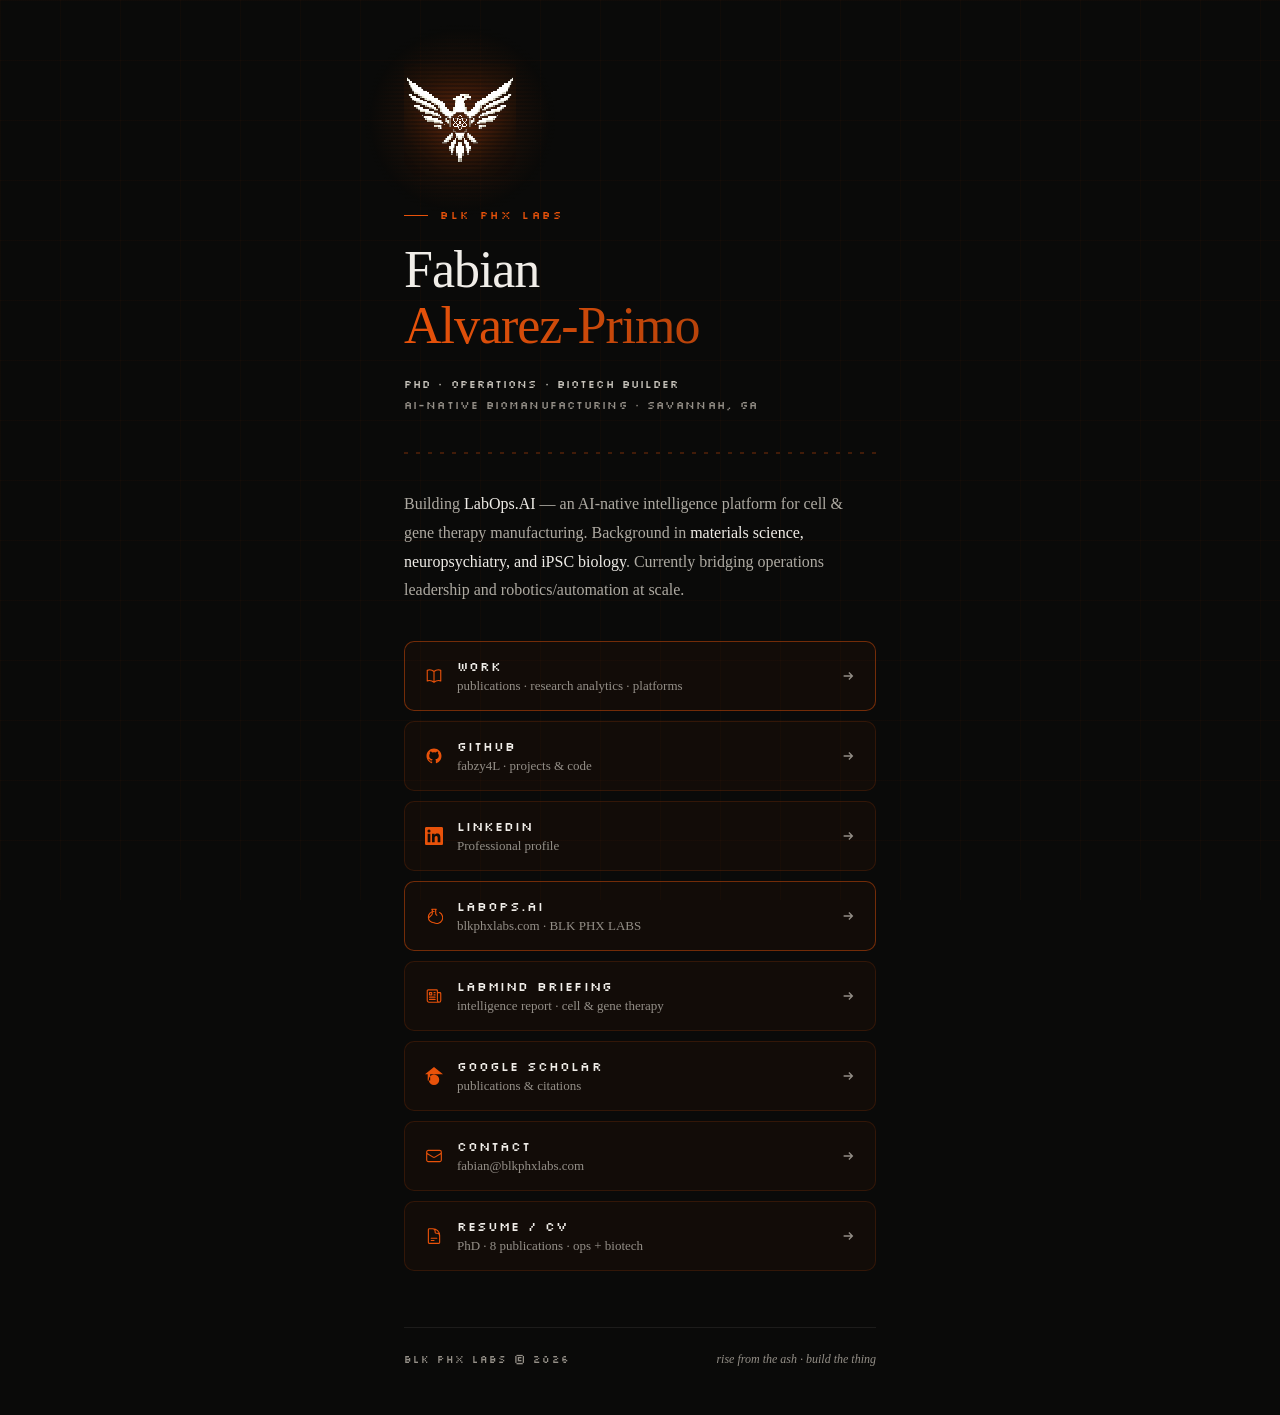
==== commit 5022cdd8: "update luminex showcase, add work page, switch contact email" ====
--- a/index.html
+++ b/index.html
@@ -133,6 +133,21 @@
 
   <div class="links">
 
+    <a href="./work/" class="link-card primary" style="--i:4">
+      <div class="link-left">
+        <svg class="link-icon" viewBox="0 0 24 24" fill="none" stroke="currentColor" stroke-width="1.5">
+          <path stroke-linecap="round" stroke-linejoin="round" d="M12 6.042A8.967 8.967 0 006 3.75c-1.052 0-2.062.18-3 .512v14.25A8.987 8.987 0 016 18c2.305 0 4.408.867 6 2.292m0-14.25a8.966 8.966 0 016-2.292c1.052 0 2.062.18 3 .512v14.25A8.987 8.987 0 0018 18a8.967 8.967 0 00-6 2.292m0-14.25v14.25"/>
+        </svg>
+        <div class="link-meta">
+          <span class="link-name">Work</span>
+          <span class="link-sub">publications · research analytics · platforms</span>
+        </div>
+      </div>
+      <svg class="link-arrow" viewBox="0 0 16 16" fill="none" stroke="currentColor" stroke-width="1.5">
+        <path d="M3 8h10M9 4l4 4-4 4"/>
+      </svg>
+    </a>
+
     <a href="https://github.com/fabzy4L" target="_blank" rel="noopener" class="link-card" style="--i:4">
       <div class="link-left">
         <svg class="link-icon" viewBox="0 0 24 24" fill="currentColor">
@@ -208,14 +223,14 @@
       </svg>
     </a>
 
-    <a href="mailto:fpalvarez23@gmail.com" class="link-card" style="--i:9">
+    <a href="mailto:fabian@blkphxlabs.com" class="link-card" style="--i:9">
       <div class="link-left">
         <svg class="link-icon" viewBox="0 0 24 24" fill="none" stroke="currentColor" stroke-width="1.5">
           <path stroke-linecap="round" stroke-linejoin="round" d="M21.75 6.75v10.5a2.25 2.25 0 01-2.25 2.25h-15a2.25 2.25 0 01-2.25-2.25V6.75m19.5 0A2.25 2.25 0 0019.5 4.5h-15a2.25 2.25 0 00-2.25 2.25m19.5 0v.243a2.25 2.25 0 01-1.07 1.916l-7.5 4.615a2.25 2.25 0 01-2.36 0L3.32 8.91a2.25 2.25 0 01-1.07-1.916V6.75"/>
         </svg>
         <div class="link-meta">
           <span class="link-name">Contact</span>
-          <span class="link-sub">fpalvarez23@gmail.com</span>
+          <span class="link-sub">fabian@blkphxlabs.com</span>
         </div>
       </div>
       <svg class="link-arrow" viewBox="0 0 16 16" fill="none" stroke="currentColor" stroke-width="1.5">
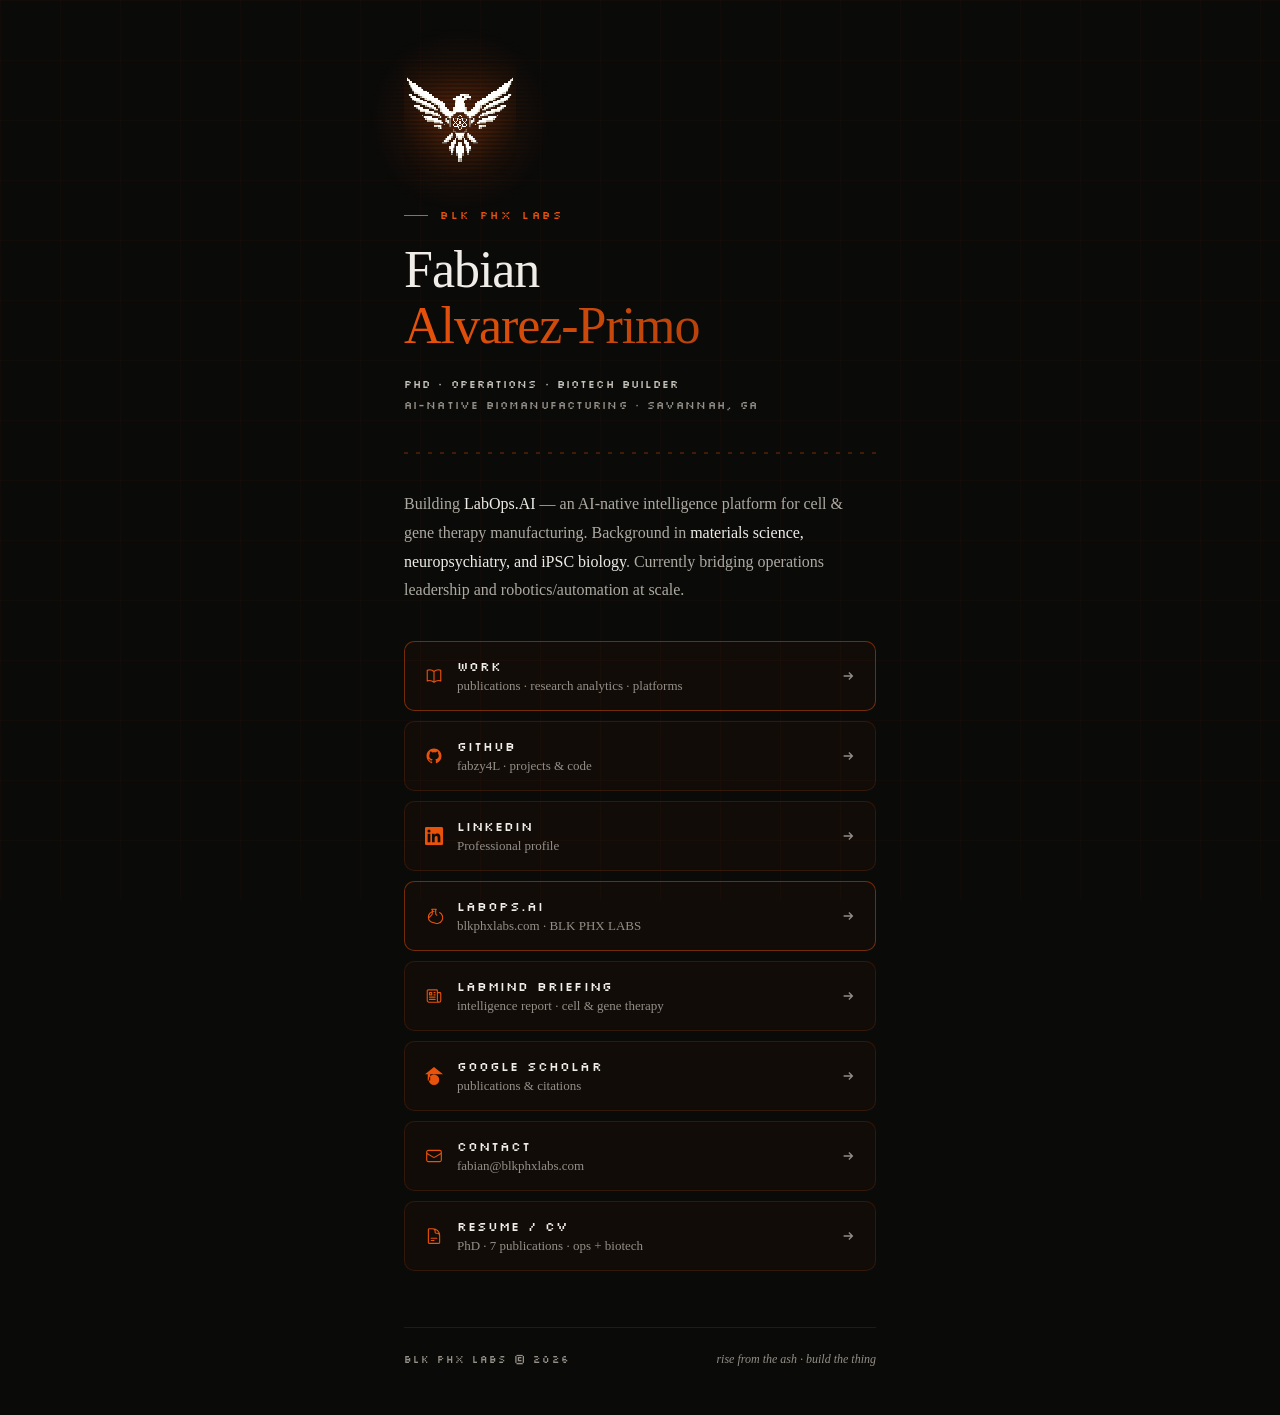
==== commit 3776d5a5: "fix publication count" ====
--- a/index.html
+++ b/index.html
@@ -245,7 +245,7 @@
         </svg>
         <div class="link-meta">
           <span class="link-name">Resume / CV</span>
-          <span class="link-sub">PhD · 8 publications · ops + biotech</span>
+          <span class="link-sub">PhD · 7 publications · ops + biotech</span>
         </div>
       </div>
       <svg class="link-arrow" viewBox="0 0 16 16" fill="none" stroke="currentColor" stroke-width="1.5">
